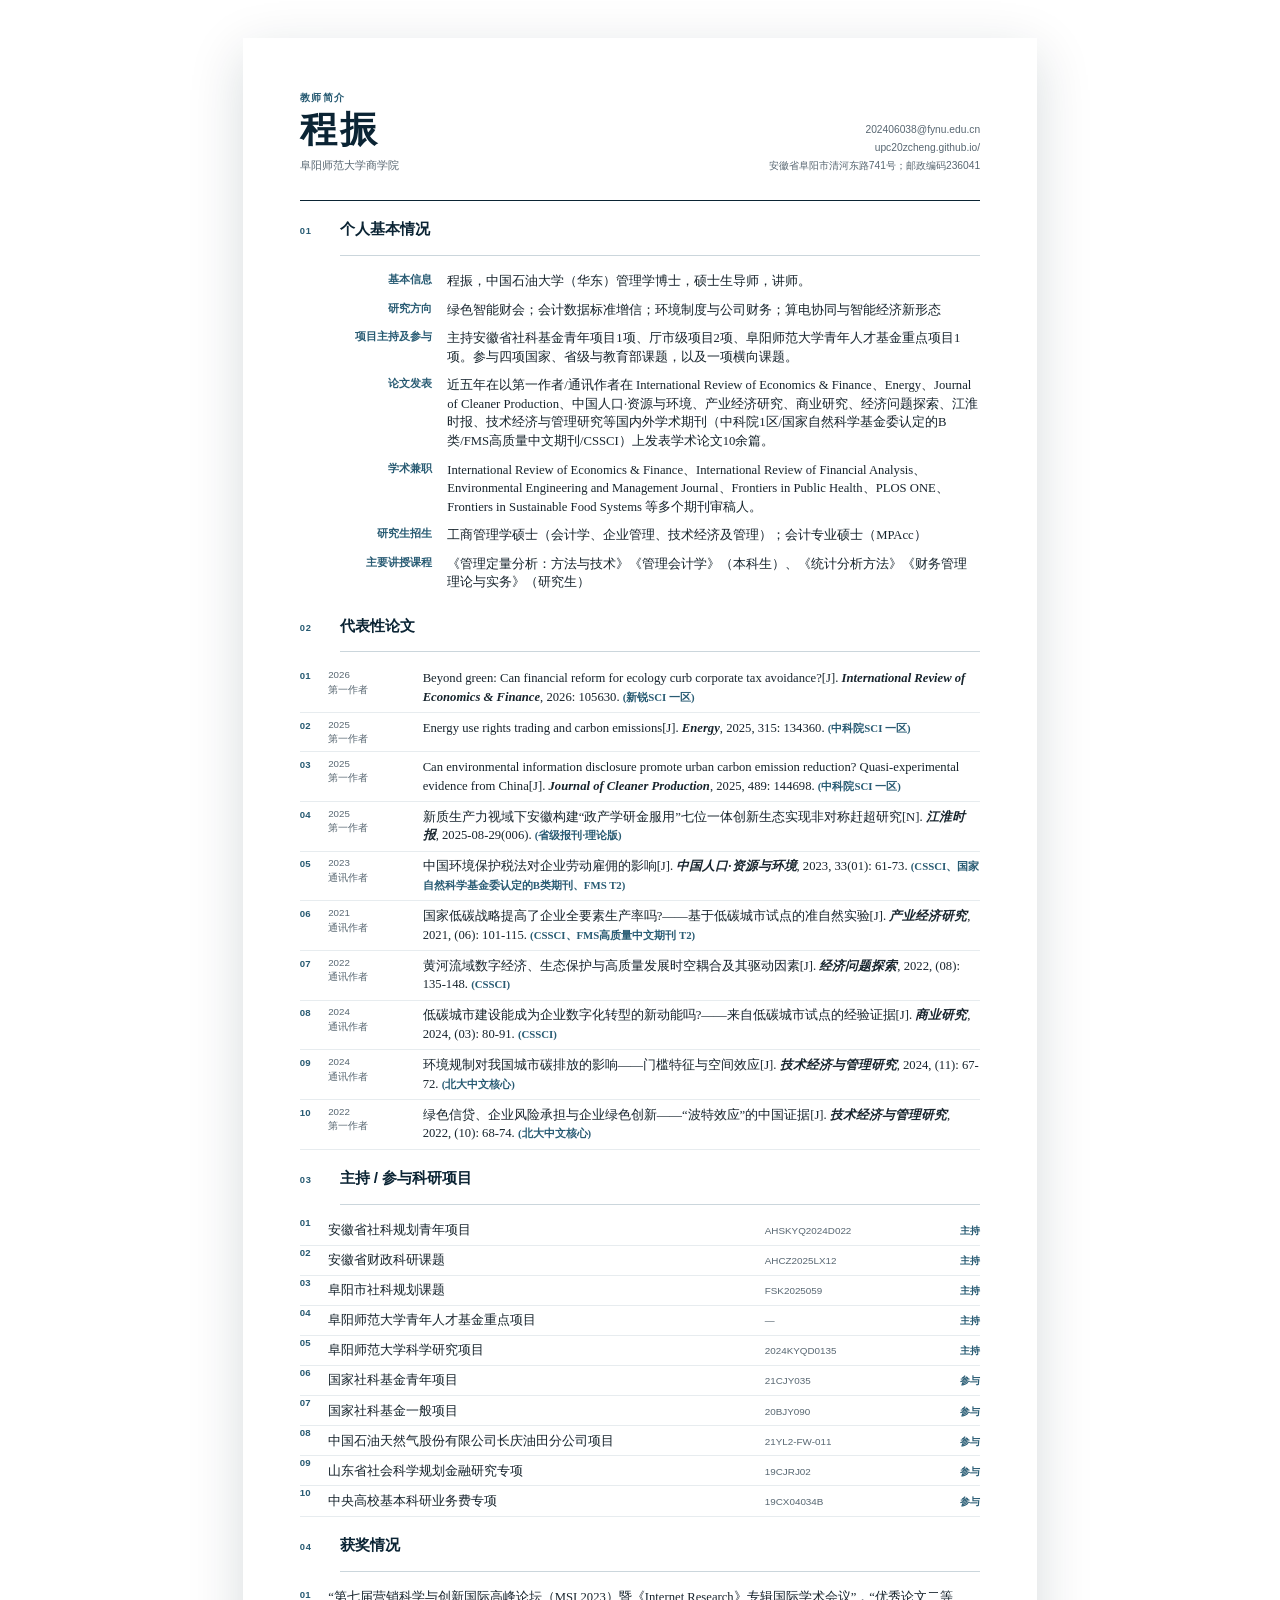
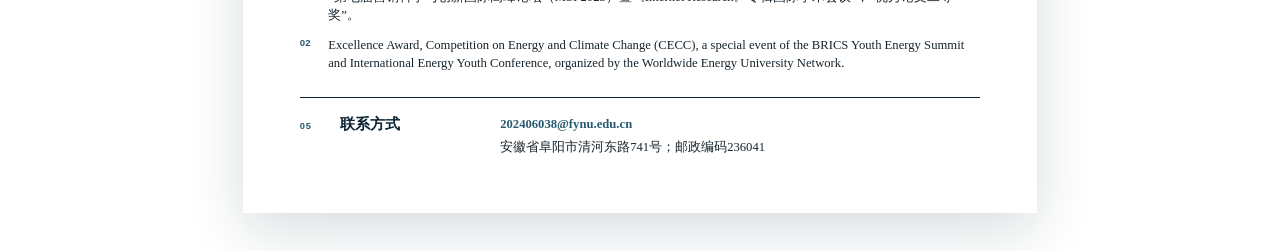
==== cv/cv-cn.html @ b2d39ece "feat: refresh academic homepage and bilingual CVs" ====
<!DOCTYPE html>
<html lang="zh-CN">
<head>
  <meta charset="UTF-8" />
  <meta name="viewport" content="width=device-width, initial-scale=1.0" />
  <title>教师简介——程振</title>
  <link rel="stylesheet" href="print.css" />
</head>
<body class="cv-zh">
  <main class="cv">
    <header class="cv-header">
      <div>
        <p class="cv-kicker">教师简介</p>
        <h1>程振</h1>
        <p class="cv-affiliation">阜阳师范大学商学院</p>
      </div>
      <address>
        <a href="mailto:202406038@fynu.edu.cn">202406038@fynu.edu.cn</a>
        <a href="https://upc20zcheng.github.io/">upc20zcheng.github.io/</a>
        <span>安徽省阜阳市清河东路741号；邮政编码236041</span>
      </address>
    </header>

    <section class="cv-section">
      <h2><span>01</span>个人基本情况</h2>
      <dl class="cv-facts">
        <div class="cv-row">
          <dt>基本信息</dt>
          <dd>程振，中国石油大学（华东）管理学博士，硕士生导师，讲师。</dd>
        </div>
        <div class="cv-row">
          <dt>研究方向</dt>
          <dd>绿色智能财会；会计数据标准增信；环境制度与公司财务；算电协同与智能经济新形态</dd>
        </div>
        <div class="cv-row">
          <dt>项目主持及参与</dt>
          <dd>主持安徽省社科基金青年项目1项、厅市级项目2项、阜阳师范大学青年人才基金重点项目1项。参与四项国家、省级与教育部课题，以及一项横向课题。</dd>
        </div>
        <div class="cv-row">
          <dt>论文发表</dt>
          <dd>近五年在以第一作者/通讯作者在 International Review of Economics &amp; Finance、Energy、Journal of Cleaner Production、中国人口·资源与环境、产业经济研究、商业研究、经济问题探索、江淮时报、技术经济与管理研究等国内外学术期刊（中科院1区/国家自然科学基金委认定的B类/FMS高质量中文期刊/CSSCI）上发表学术论文10余篇。</dd>
        </div>
        <div class="cv-row">
          <dt>学术兼职</dt>
          <dd>International Review of Economics &amp; Finance、International Review of Financial Analysis、Environmental Engineering and Management Journal、Frontiers in Public Health、PLOS ONE、Frontiers in Sustainable Food Systems 等多个期刊审稿人。</dd>
        </div>
        <div class="cv-row">
          <dt>研究生招生</dt>
          <dd>工商管理学硕士（会计学、企业管理、技术经济及管理）；会计专业硕士（MPAcc）</dd>
        </div>
        <div class="cv-row">
          <dt>主要讲授课程</dt>
          <dd>《管理定量分析：方法与技术》《管理会计学》（本科生）、《统计分析方法》《财务管理理论与实务》（研究生）</dd>
        </div>
      </dl>
    </section>

    <section class="cv-section">
      <h2><span>02</span>代表性论文</h2>
      <ol class="cv-publications">
        <li>
          <div class="cv-pub-meta">
            <time>2026</time>
            <span>第一作者</span>
          </div>
          <p>Beyond green: Can financial reform for ecology curb corporate tax avoidance?[J]. <cite>International Review of Economics &amp; Finance</cite>, 2026: 105630. <strong>(新锐SCI 一区)</strong></p>
        </li>
        <li>
          <div class="cv-pub-meta">
            <time>2025</time>
            <span>第一作者</span>
          </div>
          <p>Energy use rights trading and carbon emissions[J]. <cite>Energy</cite>, 2025, 315: 134360. <strong>(中科院SCI 一区)</strong></p>
        </li>
        <li>
          <div class="cv-pub-meta">
            <time>2025</time>
            <span>第一作者</span>
          </div>
          <p>Can environmental information disclosure promote urban carbon emission reduction? Quasi-experimental evidence from China[J]. <cite>Journal of Cleaner Production</cite>, 2025, 489: 144698. <strong>(中科院SCI 一区)</strong></p>
        </li>
        <li>
          <div class="cv-pub-meta">
            <time>2025</time>
            <span>第一作者</span>
          </div>
          <p>新质生产力视域下安徽构建“政产学研金服用”七位一体创新生态实现非对称赶超研究[N]. <cite>江淮时报</cite>, 2025-08-29(006). <strong>(省级报刊·理论版)</strong></p>
        </li>
        <li>
          <div class="cv-pub-meta">
            <time>2023</time>
            <span>通讯作者</span>
          </div>
          <p>中国环境保护税法对企业劳动雇佣的影响[J]. <cite>中国人口·资源与环境</cite>, 2023, 33(01): 61-73. <strong>(CSSCI、国家自然科学基金委认定的B类期刊、FMS T2)</strong></p>
        </li>
        <li>
          <div class="cv-pub-meta">
            <time>2021</time>
            <span>通讯作者</span>
          </div>
          <p>国家低碳战略提高了企业全要素生产率吗?——基于低碳城市试点的准自然实验[J]. <cite>产业经济研究</cite>, 2021, (06): 101-115. <strong>(CSSCI、FMS高质量中文期刊 T2)</strong></p>
        </li>
        <li>
          <div class="cv-pub-meta">
            <time>2022</time>
            <span>通讯作者</span>
          </div>
          <p>黄河流域数字经济、生态保护与高质量发展时空耦合及其驱动因素[J]. <cite>经济问题探索</cite>, 2022, (08): 135-148. <strong>(CSSCI)</strong></p>
        </li>
        <li>
          <div class="cv-pub-meta">
            <time>2024</time>
            <span>通讯作者</span>
          </div>
          <p>低碳城市建设能成为企业数字化转型的新动能吗?——来自低碳城市试点的经验证据[J]. <cite>商业研究</cite>, 2024, (03): 80-91. <strong>(CSSCI)</strong></p>
        </li>
        <li>
          <div class="cv-pub-meta">
            <time>2024</time>
            <span>通讯作者</span>
          </div>
          <p>环境规制对我国城市碳排放的影响——门槛特征与空间效应[J]. <cite>技术经济与管理研究</cite>, 2024, (11): 67-72. <strong>(北大中文核心)</strong></p>
        </li>
        <li>
          <div class="cv-pub-meta">
            <time>2022</time>
            <span>第一作者</span>
          </div>
          <p>绿色信贷、企业风险承担与企业绿色创新——“波特效应”的中国证据[J]. <cite>技术经济与管理研究</cite>, 2022, (10): 68-74. <strong>(北大中文核心)</strong></p>
        </li>
      </ol>
    </section>

    <section class="cv-section">
      <h2><span>03</span>主持 / 参与科研项目</h2>
      <ol class="cv-projects">
        <li>
          <p>安徽省社科规划青年项目</p>
          <span>AHSKYQ2024D022</span>
          <strong>主持</strong>
        </li>
        <li>
          <p>安徽省财政科研课题</p>
          <span>AHCZ2025LX12</span>
          <strong>主持</strong>
        </li>
        <li>
          <p>阜阳市社科规划课题</p>
          <span>FSK2025059</span>
          <strong>主持</strong>
        </li>
        <li>
          <p>阜阳师范大学青年人才基金重点项目</p>
          <span>—</span>
          <strong>主持</strong>
        </li>
        <li>
          <p>阜阳师范大学科学研究项目</p>
          <span>2024KYQD0135</span>
          <strong>主持</strong>
        </li>
        <li>
          <p>国家社科基金青年项目</p>
          <span>21CJY035</span>
          <strong>参与</strong>
        </li>
        <li>
          <p>国家社科基金一般项目</p>
          <span>20BJY090</span>
          <strong>参与</strong>
        </li>
        <li>
          <p>中国石油天然气股份有限公司长庆油田分公司项目</p>
          <span>21YL2-FW-011</span>
          <strong>参与</strong>
        </li>
        <li>
          <p>山东省社会科学规划金融研究专项</p>
          <span>19CJRJ02</span>
          <strong>参与</strong>
        </li>
        <li>
          <p>中央高校基本科研业务费专项</p>
          <span>19CX04034B</span>
          <strong>参与</strong>
        </li>
      </ol>
    </section>

    <section class="cv-section">
      <h2><span>04</span>获奖情况</h2>
      <ol class="cv-awards">
        <li>“第七届营销科学与创新国际高峰论坛（MSI 2023）暨《Internet Research》专辑国际学术会议”，“优秀论文二等奖”。</li>
        <li>Excellence Award, Competition on Energy and Climate Change (CECC), a special event of the BRICS Youth Energy Summit and International Energy Youth Conference, organized by the Worldwide Energy University Network.</li>
      </ol>
    </section>

    <section class="cv-section cv-contact">
      <h2><span>05</span>联系方式</h2>
      <div>
        <a href="mailto:202406038@fynu.edu.cn">202406038@fynu.edu.cn</a>
        <p>安徽省阜阳市清河东路741号；邮政编码236041</p>
      </div>
    </section>
  </main>
</body>
</html>
---- cv/print.css ----
:root {
  --navy: #0b2434;
  --blue: #285b73;
  --ink: #17242d;
  --muted: #586772;
  --line: #cbd6dc;
  --mist: #edf3f6;
}

* {
  box-sizing: border-box;
}

@page {
  size: A4;
  margin: 14mm 15mm 15mm;
}

html {
  -webkit-print-color-adjust: exact;
  print-color-adjust: exact;
}

body {
  margin: 0;
  color: var(--ink);
  background: #ffffff;
  font-family: "Times New Roman", "Noto Serif SC", "Songti SC", SimSun, serif;
  font-size: 9.5pt;
  line-height: 1.46;
  font-variant-numeric: tabular-nums;
}

a {
  color: inherit;
  text-decoration: none;
}

.cv {
  width: 100%;
}

.cv-header {
  display: grid;
  grid-template-columns: minmax(0, 1fr) 66mm;
  gap: 11mm;
  align-items: end;
  padding: 0 0 7mm;
  border-bottom: 1.4pt solid var(--navy);
}

.cv-kicker {
  margin: 0 0 1.5mm;
  color: var(--blue);
  font-family: "Segoe UI", "Microsoft YaHei", sans-serif;
  font-size: 7.5pt;
  font-weight: 700;
  letter-spacing: 0.15em;
  text-transform: uppercase;
}

h1 {
  margin: 0;
  color: var(--navy);
  font-size: 28pt;
  line-height: 1;
  letter-spacing: -0.035em;
}

.cv-zh h1 {
  font-family: "Noto Serif SC", "Songti SC", SimSun, serif;
  letter-spacing: 0.08em;
}

.cv-affiliation {
  margin: 2.2mm 0 0;
  color: var(--muted);
  font-family: "Segoe UI", "Microsoft YaHei", sans-serif;
  font-size: 8.5pt;
}

address {
  display: grid;
  gap: 1.2mm;
  color: var(--muted);
  font-family: "Segoe UI", "Microsoft YaHei", sans-serif;
  font-size: 7.7pt;
  font-style: normal;
  line-height: 1.35;
  text-align: right;
}

.cv-section {
  margin-top: 5.2mm;
}

.cv-section h2 {
  display: grid;
  grid-template-columns: 8mm minmax(0, 1fr);
  gap: 2.5mm;
  align-items: baseline;
  margin: 0 0 3mm;
  color: var(--navy);
  font-family: "Segoe UI", "Microsoft YaHei", sans-serif;
  font-size: 11.5pt;
  line-height: 1.2;
}

.cv-section h2::after {
  content: "";
  grid-column: 2;
  height: 0.45pt;
  margin-top: 1.8mm;
  background: var(--line);
}

.cv-section h2 span {
  color: var(--blue);
  font-size: 7pt;
  letter-spacing: 0.08em;
}

.cv-facts {
  margin: 0;
}

.cv-row {
  display: grid;
  grid-template-columns: 35mm minmax(0, 1fr);
  gap: 4mm;
  padding: 1.35mm 0;
  break-inside: avoid;
}

.cv-row dt {
  color: var(--blue);
  font-family: "Segoe UI", "Microsoft YaHei", sans-serif;
  font-size: 8pt;
  font-weight: 700;
  text-align: right;
}

.cv-row dd {
  margin: 0;
}

.cv-publications,
.cv-projects,
.cv-awards {
  margin: 0;
  padding: 0;
  list-style: none;
}

.cv-publications {
  counter-reset: publication;
}

.cv-publications li {
  counter-increment: publication;
  display: grid;
  grid-template-columns: 21mm minmax(0, 1fr);
  gap: 4mm;
  position: relative;
  padding: 1.55mm 0 1.55mm 7.5mm;
  border-bottom: 0.4pt solid #e7ecef;
  break-inside: avoid;
}

.cv-publications li::before {
  content: counter(publication, decimal-leading-zero);
  position: absolute;
  top: 1.55mm;
  left: 0;
  color: var(--blue);
  font-family: "Segoe UI", sans-serif;
  font-size: 7.2pt;
  font-weight: 700;
}

.cv-pub-meta {
  display: grid;
  align-content: start;
  gap: 0.6mm;
  color: var(--muted);
  font-family: "Segoe UI", "Microsoft YaHei", sans-serif;
  font-size: 7.3pt;
  line-height: 1.25;
}

.cv-publications p,
.cv-projects p,
.cv-contact p {
  margin: 0;
}

cite {
  font-style: italic;
  font-weight: 700;
}

.cv-publications strong {
  color: var(--blue);
  font-size: 8.1pt;
  font-weight: 600;
}

.cv-zh .cv-publications li:nth-child(7) {
  break-before: page;
}

.cv-projects {
  counter-reset: project;
}

.cv-projects li {
  counter-increment: project;
  display: grid;
  grid-template-columns: minmax(0, 1fr) 31mm 22mm;
  gap: 4mm;
  align-items: baseline;
  padding: 1.4mm 0 1.4mm 7.5mm;
  position: relative;
  border-bottom: 0.4pt solid #e7ecef;
  break-inside: avoid;
}

.cv-projects li::before {
  content: counter(project, decimal-leading-zero);
  position: absolute;
  left: 0;
  color: var(--blue);
  font-family: "Segoe UI", sans-serif;
  font-size: 7.2pt;
  font-weight: 700;
}

.cv-projects li > span {
  color: var(--muted);
  font-family: "Segoe UI", sans-serif;
  font-size: 7.4pt;
}

.cv-projects li > strong {
  color: var(--blue);
  font-family: "Segoe UI", "Microsoft YaHei", sans-serif;
  font-size: 7.4pt;
  text-align: right;
}

.cv-awards {
  counter-reset: award;
}

.cv-awards li {
  counter-increment: award;
  position: relative;
  padding: 1.4mm 0 1.4mm 7.5mm;
  break-inside: avoid;
}

.cv-awards li::before {
  content: counter(award, decimal-leading-zero);
  position: absolute;
  left: 0;
  color: var(--blue);
  font-family: "Segoe UI", sans-serif;
  font-size: 7.2pt;
  font-weight: 700;
}

.cv-contact {
  display: grid;
  grid-template-columns: 47mm minmax(0, 1fr);
  gap: 6mm;
  padding-top: 4.5mm;
  border-top: 1.2pt solid var(--navy);
}

.cv-contact h2 {
  margin: 0;
}

.cv-contact h2::after {
  display: none;
}

.cv-contact > div {
  display: grid;
  gap: 1mm;
}

.cv-contact a {
  color: var(--blue);
  font-weight: 700;
}

.cv-en {
  font-size: 9.15pt;
  line-height: 1.42;
}

.cv-en .cv-row {
  grid-template-columns: 42mm minmax(0, 1fr);
}

.cv-en .cv-publications li {
  padding-top: 1.35mm;
  padding-bottom: 1.35mm;
}

@media screen {
  body {
    width: 210mm;
    min-height: 297mm;
    margin: 10mm auto;
    padding: 14mm 15mm 15mm;
    box-shadow: 0 16px 52px rgba(11, 36, 52, 0.16);
  }
}
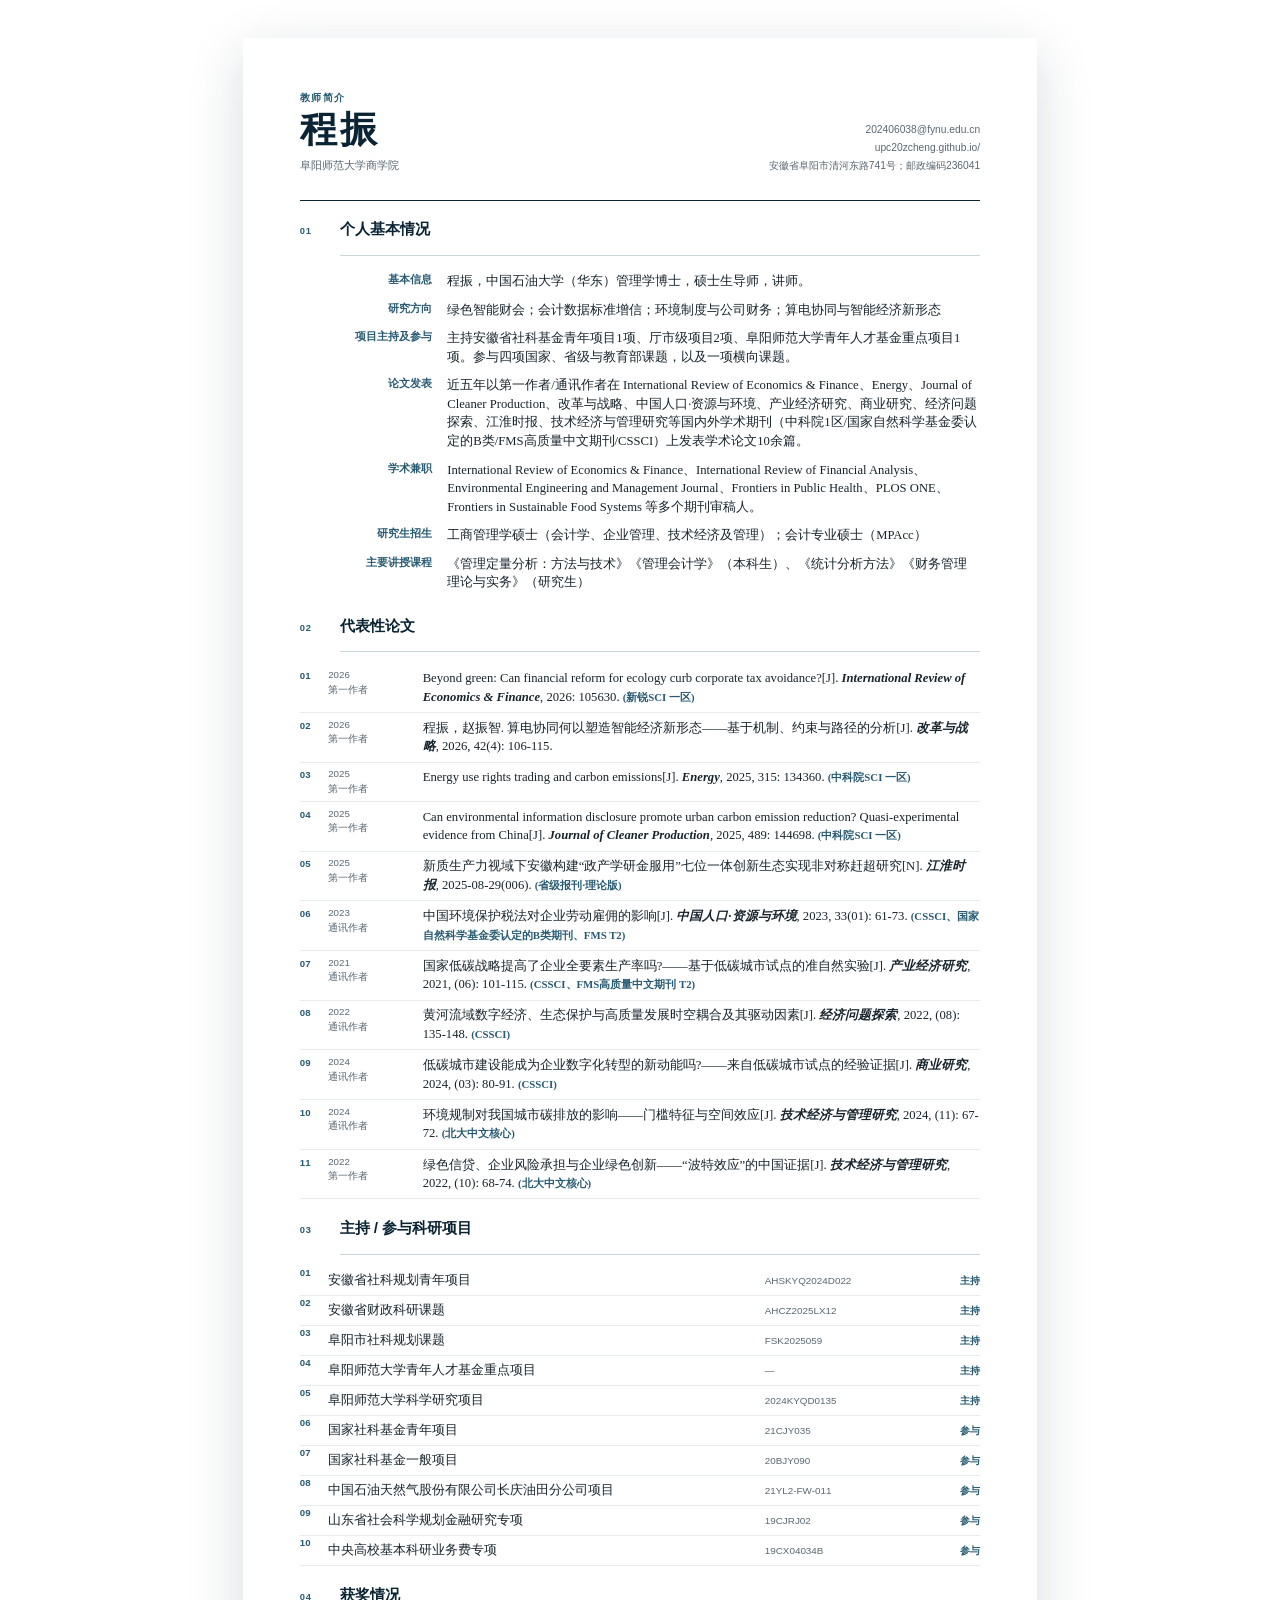
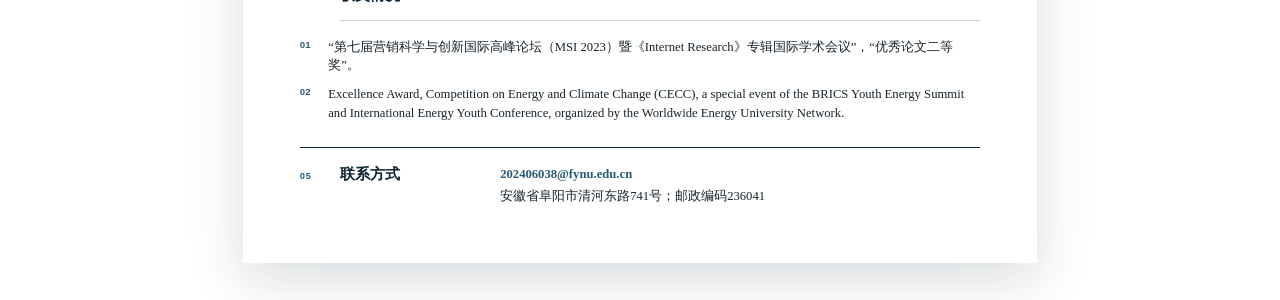
==== commit 6eeea695: "Add 2026 Reform and Strategy publication" ====
--- a/cv/cv-cn.html
+++ b/cv/cv-cn.html
@@ -38,7 +38,7 @@
         </div>
         <div class="cv-row">
           <dt>论文发表</dt>
-          <dd>近五年在以第一作者/通讯作者在 International Review of Economics &amp; Finance、Energy、Journal of Cleaner Production、中国人口·资源与环境、产业经济研究、商业研究、经济问题探索、江淮时报、技术经济与管理研究等国内外学术期刊（中科院1区/国家自然科学基金委认定的B类/FMS高质量中文期刊/CSSCI）上发表学术论文10余篇。</dd>
+          <dd>近五年以第一作者/通讯作者在 International Review of Economics &amp; Finance、Energy、Journal of Cleaner Production、改革与战略、中国人口·资源与环境、产业经济研究、商业研究、经济问题探索、江淮时报、技术经济与管理研究等国内外学术期刊（中科院1区/国家自然科学基金委认定的B类/FMS高质量中文期刊/CSSCI）上发表学术论文10余篇。</dd>
         </div>
         <div class="cv-row">
           <dt>学术兼职</dt>
@@ -64,6 +64,13 @@
             <span>第一作者</span>
           </div>
           <p>Beyond green: Can financial reform for ecology curb corporate tax avoidance?[J]. <cite>International Review of Economics &amp; Finance</cite>, 2026: 105630. <strong>(新锐SCI 一区)</strong></p>
+        </li>
+        <li>
+          <div class="cv-pub-meta">
+            <time>2026</time>
+            <span>第一作者</span>
+          </div>
+          <p>程振，赵振智. 算电协同何以塑造智能经济新形态——基于机制、约束与路径的分析[J]. <cite>改革与战略</cite>, 2026, 42(4): 106-115.</p>
         </li>
         <li>
           <div class="cv-pub-meta">
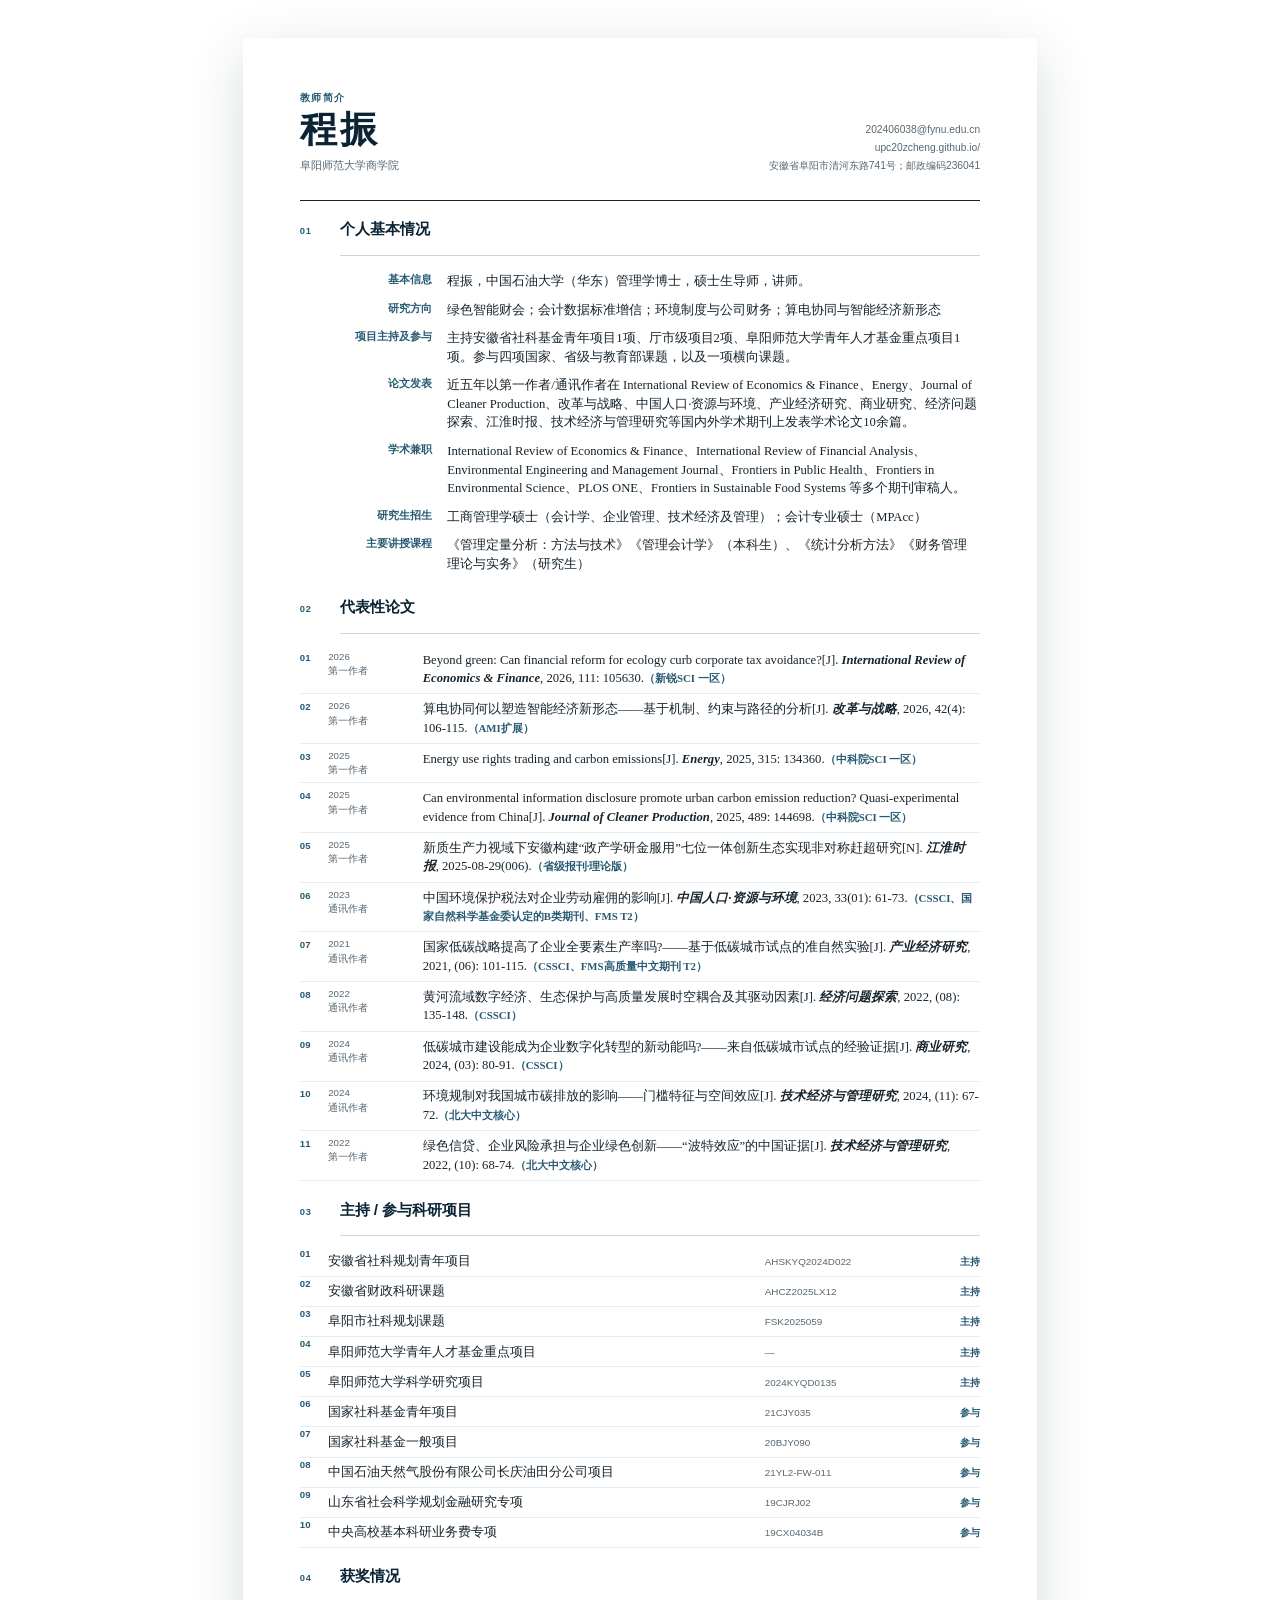
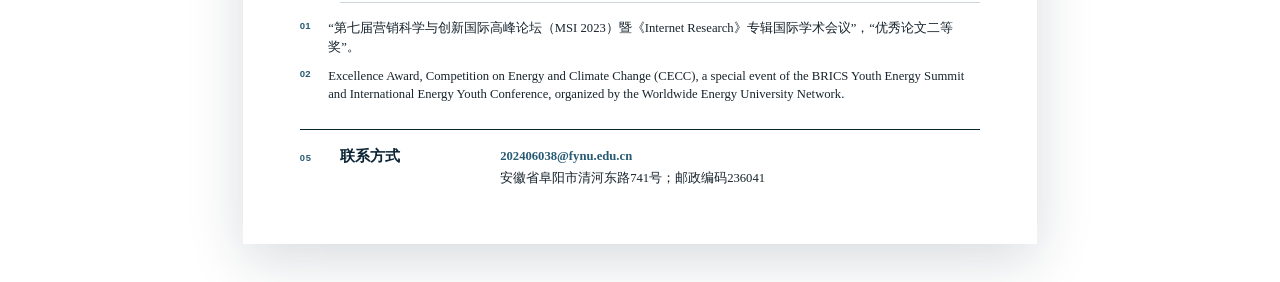
==== commit e1848258: "更新论文信息与主页版式" ====
--- a/cv/cv-cn.html
+++ b/cv/cv-cn.html
@@ -38,11 +38,11 @@
         </div>
         <div class="cv-row">
           <dt>论文发表</dt>
-          <dd>近五年以第一作者/通讯作者在 International Review of Economics &amp; Finance、Energy、Journal of Cleaner Production、改革与战略、中国人口·资源与环境、产业经济研究、商业研究、经济问题探索、江淮时报、技术经济与管理研究等国内外学术期刊（中科院1区/国家自然科学基金委认定的B类/FMS高质量中文期刊/CSSCI）上发表学术论文10余篇。</dd>
+          <dd>近五年以第一作者/通讯作者在 International Review of Economics &amp; Finance、Energy、Journal of Cleaner Production、改革与战略、中国人口·资源与环境、产业经济研究、商业研究、经济问题探索、江淮时报、技术经济与管理研究等国内外学术期刊上发表学术论文10余篇。</dd>
         </div>
         <div class="cv-row">
           <dt>学术兼职</dt>
-          <dd>International Review of Economics &amp; Finance、International Review of Financial Analysis、Environmental Engineering and Management Journal、Frontiers in Public Health、PLOS ONE、Frontiers in Sustainable Food Systems 等多个期刊审稿人。</dd>
+          <dd>International Review of Economics &amp; Finance、International Review of Financial Analysis、Environmental Engineering and Management Journal、Frontiers in Public Health、Frontiers in Environmental Science、PLOS ONE、Frontiers in Sustainable Food Systems 等多个期刊审稿人。</dd>
         </div>
         <div class="cv-row">
           <dt>研究生招生</dt>
@@ -63,77 +63,77 @@
             <time>2026</time>
             <span>第一作者</span>
           </div>
-          <p>Beyond green: Can financial reform for ecology curb corporate tax avoidance?[J]. <cite>International Review of Economics &amp; Finance</cite>, 2026: 105630. <strong>(新锐SCI 一区)</strong></p>
+          <p>Beyond green: Can financial reform for ecology curb corporate tax avoidance?[J]. <cite>International Review of Economics &amp; Finance</cite>, 2026, 111: 105630.<strong>（新锐SCI 一区）</strong></p>
         </li>
         <li>
           <div class="cv-pub-meta">
             <time>2026</time>
             <span>第一作者</span>
           </div>
-          <p>程振，赵振智. 算电协同何以塑造智能经济新形态——基于机制、约束与路径的分析[J]. <cite>改革与战略</cite>, 2026, 42(4): 106-115.</p>
+          <p>算电协同何以塑造智能经济新形态——基于机制、约束与路径的分析[J]. <cite>改革与战略</cite>, 2026, 42(4): 106-115.<strong>（AMI扩展）</strong></p>
         </li>
         <li>
           <div class="cv-pub-meta">
             <time>2025</time>
             <span>第一作者</span>
           </div>
-          <p>Energy use rights trading and carbon emissions[J]. <cite>Energy</cite>, 2025, 315: 134360. <strong>(中科院SCI 一区)</strong></p>
+          <p>Energy use rights trading and carbon emissions[J]. <cite>Energy</cite>, 2025, 315: 134360.<strong>（中科院SCI 一区）</strong></p>
         </li>
         <li>
           <div class="cv-pub-meta">
             <time>2025</time>
             <span>第一作者</span>
           </div>
-          <p>Can environmental information disclosure promote urban carbon emission reduction? Quasi-experimental evidence from China[J]. <cite>Journal of Cleaner Production</cite>, 2025, 489: 144698. <strong>(中科院SCI 一区)</strong></p>
+          <p>Can environmental information disclosure promote urban carbon emission reduction? Quasi-experimental evidence from China[J]. <cite>Journal of Cleaner Production</cite>, 2025, 489: 144698.<strong>（中科院SCI 一区）</strong></p>
         </li>
         <li>
           <div class="cv-pub-meta">
             <time>2025</time>
             <span>第一作者</span>
           </div>
-          <p>新质生产力视域下安徽构建“政产学研金服用”七位一体创新生态实现非对称赶超研究[N]. <cite>江淮时报</cite>, 2025-08-29(006). <strong>(省级报刊·理论版)</strong></p>
+          <p>新质生产力视域下安徽构建“政产学研金服用”七位一体创新生态实现非对称赶超研究[N]. <cite>江淮时报</cite>, 2025-08-29(006).<strong>（省级报刊·理论版）</strong></p>
         </li>
         <li>
           <div class="cv-pub-meta">
             <time>2023</time>
             <span>通讯作者</span>
           </div>
-          <p>中国环境保护税法对企业劳动雇佣的影响[J]. <cite>中国人口·资源与环境</cite>, 2023, 33(01): 61-73. <strong>(CSSCI、国家自然科学基金委认定的B类期刊、FMS T2)</strong></p>
+          <p>中国环境保护税法对企业劳动雇佣的影响[J]. <cite>中国人口·资源与环境</cite>, 2023, 33(01): 61-73.<strong>（CSSCI、国家自然科学基金委认定的B类期刊、FMS T2）</strong></p>
         </li>
         <li>
           <div class="cv-pub-meta">
             <time>2021</time>
             <span>通讯作者</span>
           </div>
-          <p>国家低碳战略提高了企业全要素生产率吗?——基于低碳城市试点的准自然实验[J]. <cite>产业经济研究</cite>, 2021, (06): 101-115. <strong>(CSSCI、FMS高质量中文期刊 T2)</strong></p>
+          <p>国家低碳战略提高了企业全要素生产率吗?——基于低碳城市试点的准自然实验[J]. <cite>产业经济研究</cite>, 2021, (06): 101-115.<strong>（CSSCI、FMS高质量中文期刊 T2）</strong></p>
         </li>
         <li>
           <div class="cv-pub-meta">
             <time>2022</time>
             <span>通讯作者</span>
           </div>
-          <p>黄河流域数字经济、生态保护与高质量发展时空耦合及其驱动因素[J]. <cite>经济问题探索</cite>, 2022, (08): 135-148. <strong>(CSSCI)</strong></p>
+          <p>黄河流域数字经济、生态保护与高质量发展时空耦合及其驱动因素[J]. <cite>经济问题探索</cite>, 2022, (08): 135-148.<strong>（CSSCI）</strong></p>
         </li>
         <li>
           <div class="cv-pub-meta">
             <time>2024</time>
             <span>通讯作者</span>
           </div>
-          <p>低碳城市建设能成为企业数字化转型的新动能吗?——来自低碳城市试点的经验证据[J]. <cite>商业研究</cite>, 2024, (03): 80-91. <strong>(CSSCI)</strong></p>
+          <p>低碳城市建设能成为企业数字化转型的新动能吗?——来自低碳城市试点的经验证据[J]. <cite>商业研究</cite>, 2024, (03): 80-91.<strong>（CSSCI）</strong></p>
         </li>
         <li>
           <div class="cv-pub-meta">
             <time>2024</time>
             <span>通讯作者</span>
           </div>
-          <p>环境规制对我国城市碳排放的影响——门槛特征与空间效应[J]. <cite>技术经济与管理研究</cite>, 2024, (11): 67-72. <strong>(北大中文核心)</strong></p>
+          <p>环境规制对我国城市碳排放的影响——门槛特征与空间效应[J]. <cite>技术经济与管理研究</cite>, 2024, (11): 67-72.<strong>（北大中文核心）</strong></p>
         </li>
         <li>
           <div class="cv-pub-meta">
             <time>2022</time>
             <span>第一作者</span>
           </div>
-          <p>绿色信贷、企业风险承担与企业绿色创新——“波特效应”的中国证据[J]. <cite>技术经济与管理研究</cite>, 2022, (10): 68-74. <strong>(北大中文核心)</strong></p>
+          <p>绿色信贷、企业风险承担与企业绿色创新——“波特效应”的中国证据[J]. <cite>技术经济与管理研究</cite>, 2022, (10): 68-74.<strong>（北大中文核心）</strong></p>
         </li>
       </ol>
     </section>
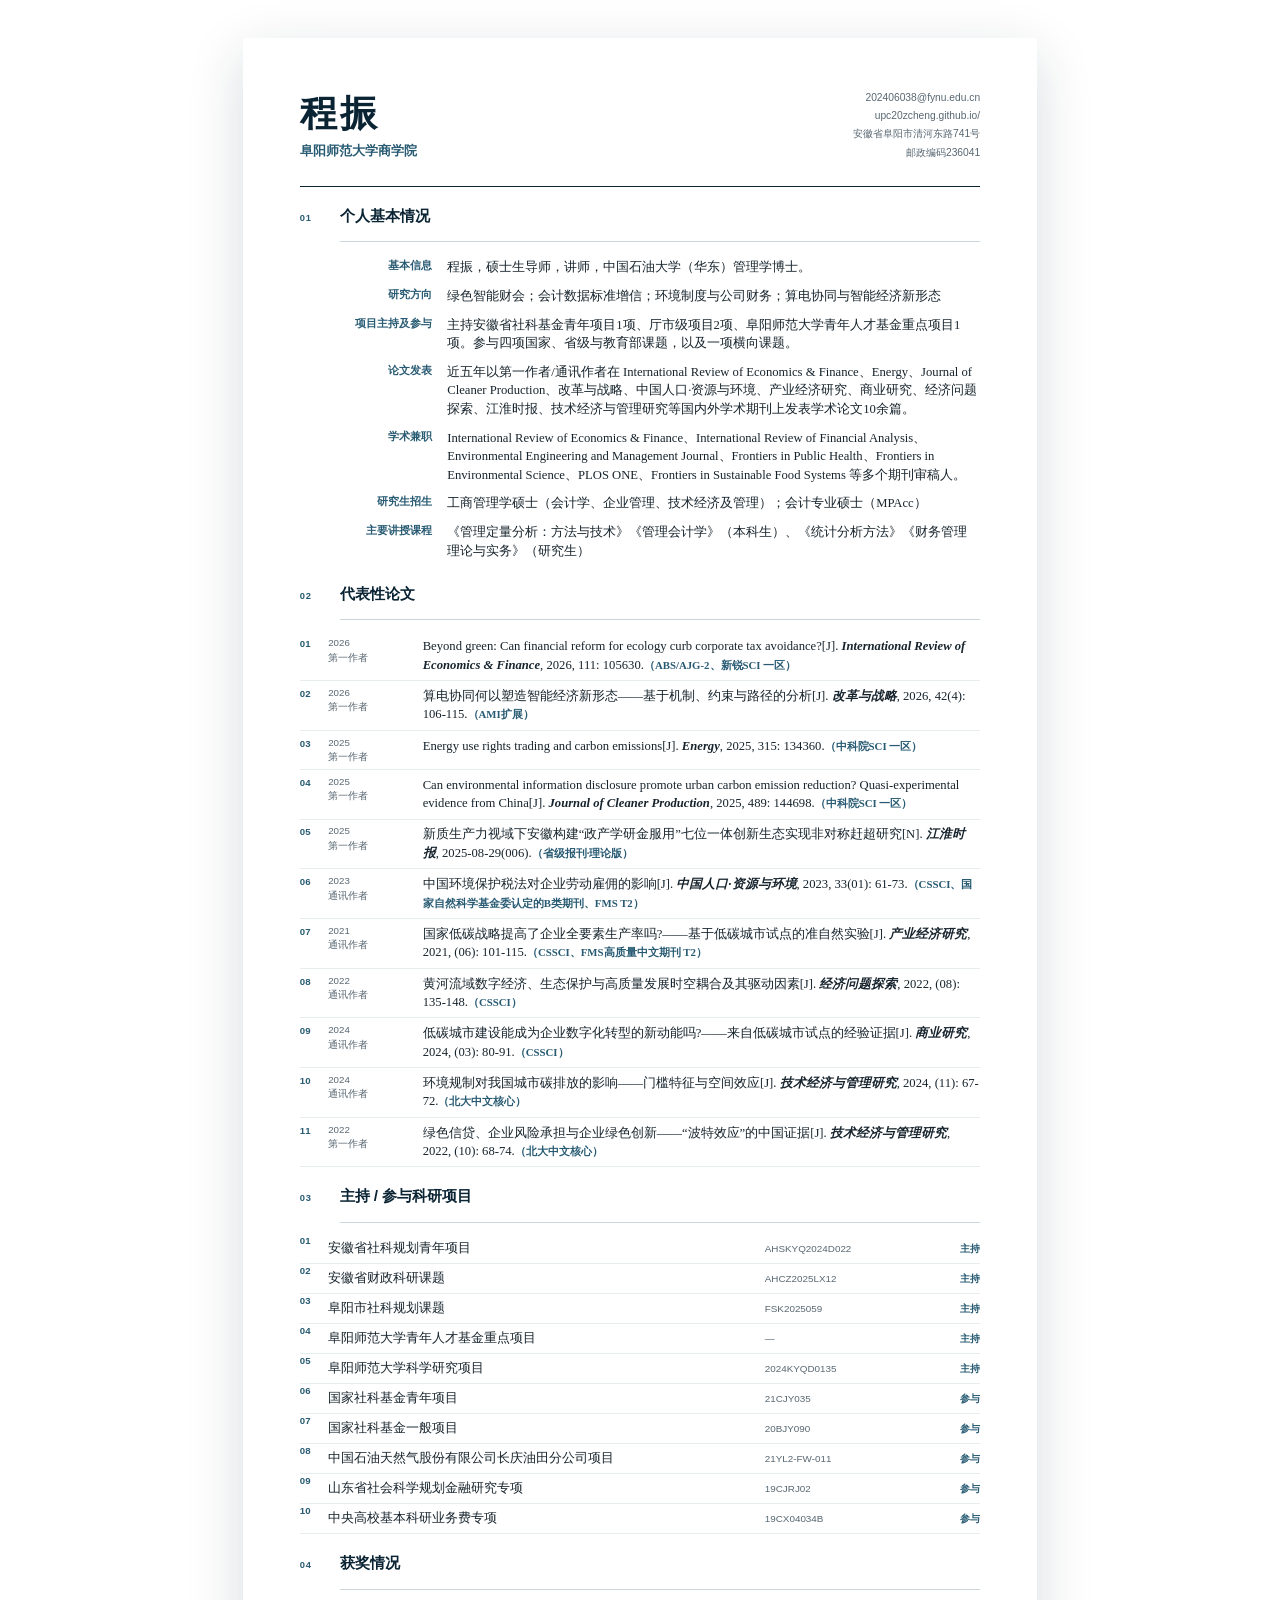
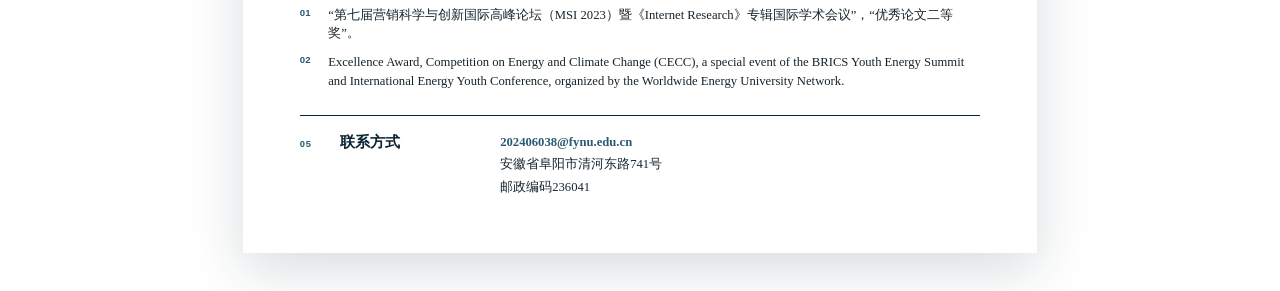
==== commit 179d3e11: "调整主页联系信息与双语简历版式" ====
--- a/cv/cv-cn.html
+++ b/cv/cv-cn.html
@@ -10,14 +10,14 @@
   <main class="cv">
     <header class="cv-header">
       <div>
-        <p class="cv-kicker">教师简介</p>
         <h1>程振</h1>
         <p class="cv-affiliation">阜阳师范大学商学院</p>
       </div>
       <address>
         <a href="mailto:202406038@fynu.edu.cn">202406038@fynu.edu.cn</a>
         <a href="https://upc20zcheng.github.io/">upc20zcheng.github.io/</a>
-        <span>安徽省阜阳市清河东路741号；邮政编码236041</span>
+        <span>安徽省阜阳市清河东路741号</span>
+        <span>邮政编码236041</span>
       </address>
     </header>
 
@@ -26,7 +26,7 @@
       <dl class="cv-facts">
         <div class="cv-row">
           <dt>基本信息</dt>
-          <dd>程振，中国石油大学（华东）管理学博士，硕士生导师，讲师。</dd>
+          <dd>程振，硕士生导师，讲师，中国石油大学（华东）管理学博士。</dd>
         </div>
         <div class="cv-row">
           <dt>研究方向</dt>
@@ -63,7 +63,7 @@
             <time>2026</time>
             <span>第一作者</span>
           </div>
-          <p>Beyond green: Can financial reform for ecology curb corporate tax avoidance?[J]. <cite>International Review of Economics &amp; Finance</cite>, 2026, 111: 105630.<strong>（新锐SCI 一区）</strong></p>
+          <p>Beyond green: Can financial reform for ecology curb corporate tax avoidance?[J]. <cite>International Review of Economics &amp; Finance</cite>, 2026, 111: 105630.<strong>（ABS/AJG-2、新锐SCI 一区）</strong></p>
         </li>
         <li>
           <div class="cv-pub-meta">
@@ -206,7 +206,8 @@
       <h2><span>05</span>联系方式</h2>
       <div>
         <a href="mailto:202406038@fynu.edu.cn">202406038@fynu.edu.cn</a>
-        <p>安徽省阜阳市清河东路741号；邮政编码236041</p>
+        <p>安徽省阜阳市清河东路741号</p>
+        <p>邮政编码236041</p>
       </div>
     </section>
   </main>
--- a/cv/print.css
+++ b/cv/print.css
@@ -49,16 +49,6 @@
   border-bottom: 1.4pt solid var(--navy);
 }
 
-.cv-kicker {
-  margin: 0 0 1.5mm;
-  color: var(--blue);
-  font-family: "Segoe UI", "Microsoft YaHei", sans-serif;
-  font-size: 7.5pt;
-  font-weight: 700;
-  letter-spacing: 0.15em;
-  text-transform: uppercase;
-}
-
 h1 {
   margin: 0;
   color: var(--navy);
@@ -73,10 +63,12 @@
 }
 
 .cv-affiliation {
-  margin: 2.2mm 0 0;
-  color: var(--muted);
-  font-family: "Segoe UI", "Microsoft YaHei", sans-serif;
-  font-size: 8.5pt;
+  margin: 2.8mm 0 0;
+  color: var(--blue);
+  font-family: "Segoe UI", "Microsoft YaHei", sans-serif;
+  font-size: 10pt;
+  font-weight: 600;
+  line-height: 1.25;
 }
 
 address {
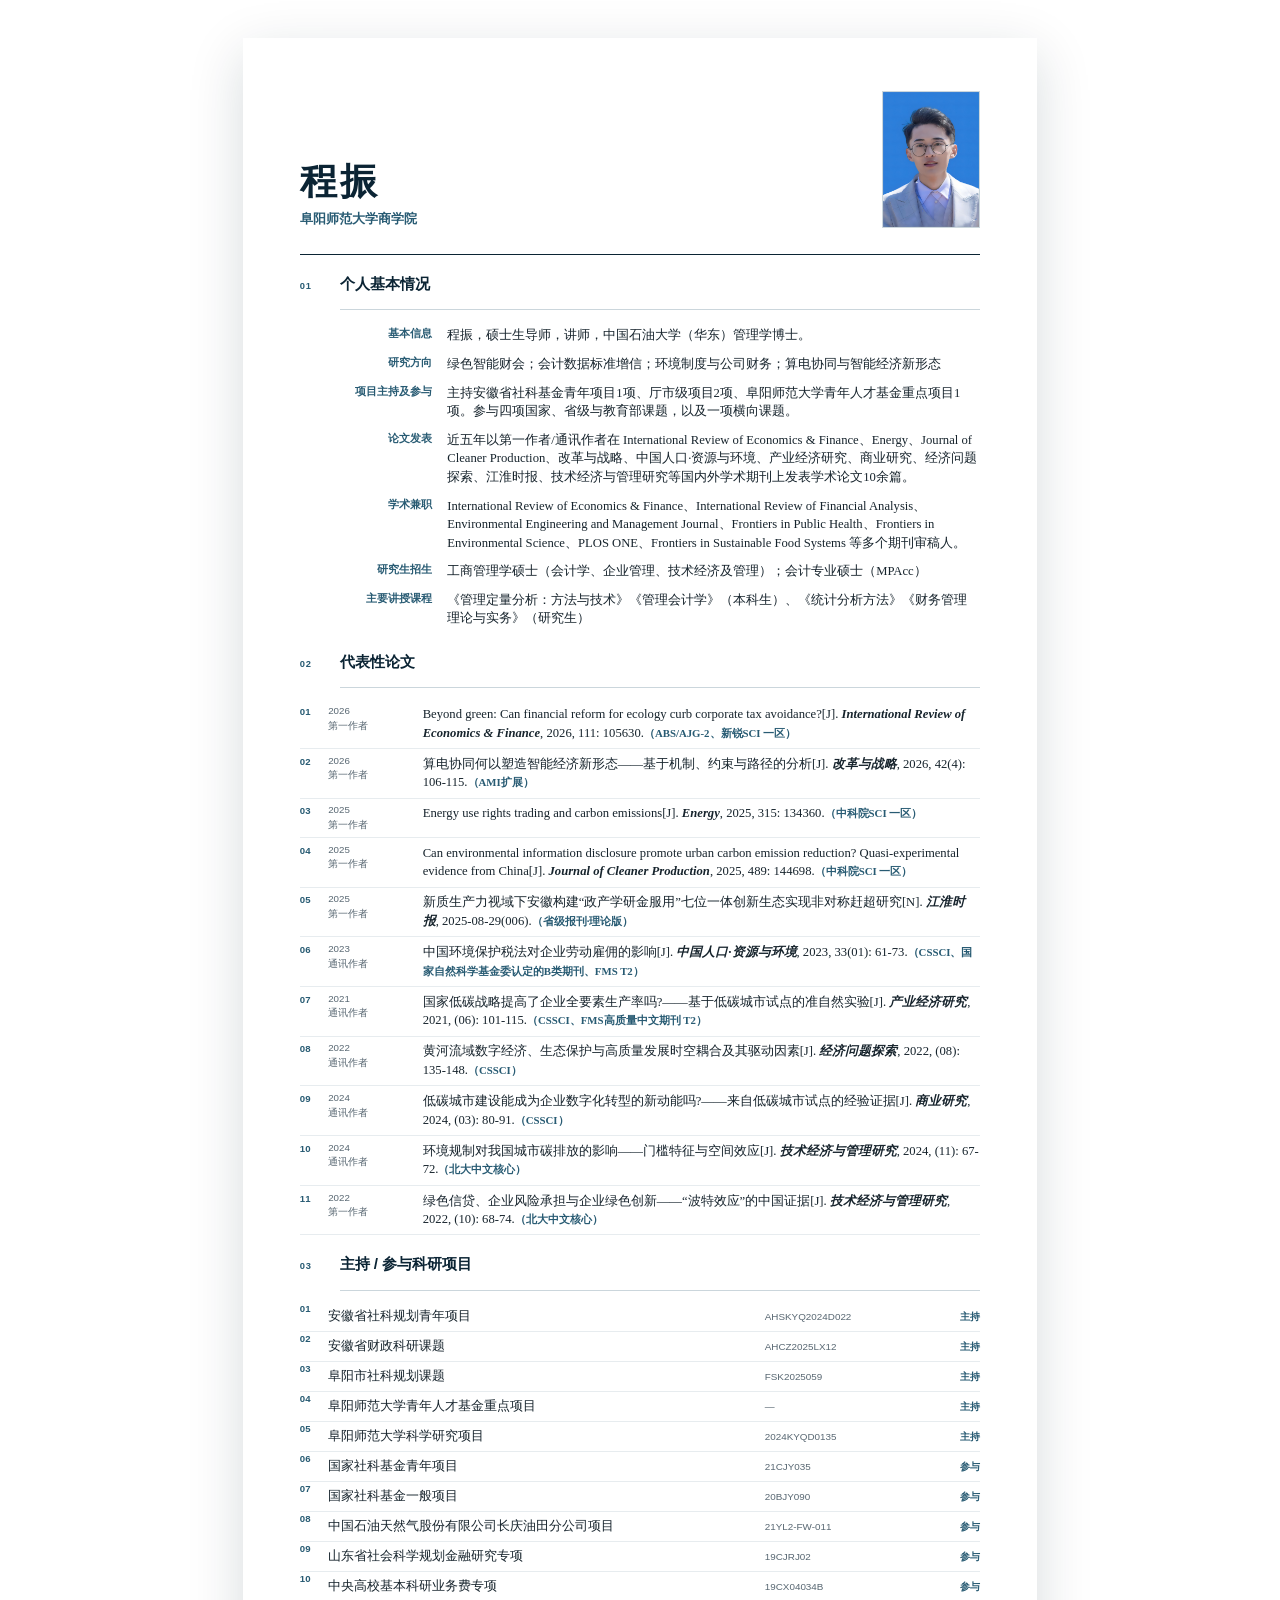
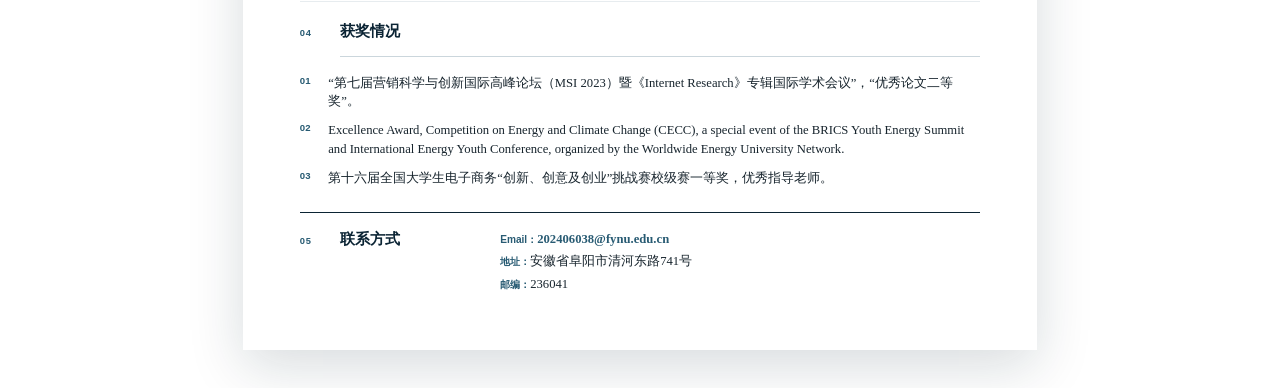
==== commit d287b344: "更新获奖信息与主页简历照片布局" ====
--- a/cv/cv-cn.html
+++ b/cv/cv-cn.html
@@ -13,12 +13,9 @@
         <h1>程振</h1>
         <p class="cv-affiliation">阜阳师范大学商学院</p>
       </div>
-      <address>
-        <a href="mailto:202406038@fynu.edu.cn">202406038@fynu.edu.cn</a>
-        <a href="https://upc20zcheng.github.io/">upc20zcheng.github.io/</a>
-        <span>安徽省阜阳市清河东路741号</span>
-        <span>邮政编码236041</span>
-      </address>
+      <figure class="cv-photo">
+        <img src="../assets/profile-hd-20260426.png" alt="程振职业照" width="742" height="1040" />
+      </figure>
     </header>
 
     <section class="cv-section">
@@ -199,15 +196,16 @@
       <ol class="cv-awards">
         <li>“第七届营销科学与创新国际高峰论坛（MSI 2023）暨《Internet Research》专辑国际学术会议”，“优秀论文二等奖”。</li>
         <li>Excellence Award, Competition on Energy and Climate Change (CECC), a special event of the BRICS Youth Energy Summit and International Energy Youth Conference, organized by the Worldwide Energy University Network.</li>
+        <li>第十六届全国大学生电子商务“创新、创意及创业”挑战赛校级赛一等奖，优秀指导老师。</li>
       </ol>
     </section>
 
     <section class="cv-section cv-contact">
       <h2><span>05</span>联系方式</h2>
       <div>
-        <a href="mailto:202406038@fynu.edu.cn">202406038@fynu.edu.cn</a>
-        <p>安徽省阜阳市清河东路741号</p>
-        <p>邮政编码236041</p>
+        <p><strong>Email：</strong><a href="mailto:202406038@fynu.edu.cn">202406038@fynu.edu.cn</a></p>
+        <p><strong>地址：</strong>安徽省阜阳市清河东路741号</p>
+        <p><strong>邮编：</strong>236041</p>
       </div>
     </section>
   </main>
--- a/cv/print.css
+++ b/cv/print.css
@@ -42,8 +42,8 @@
 
 .cv-header {
   display: grid;
-  grid-template-columns: minmax(0, 1fr) 66mm;
-  gap: 11mm;
+  grid-template-columns: minmax(0, 1fr) 28mm;
+  gap: 8mm;
   align-items: end;
   padding: 0 0 7mm;
   border-bottom: 1.4pt solid var(--navy);
@@ -71,15 +71,17 @@
   line-height: 1.25;
 }
 
-address {
-  display: grid;
-  gap: 1.2mm;
-  color: var(--muted);
-  font-family: "Segoe UI", "Microsoft YaHei", sans-serif;
-  font-size: 7.7pt;
-  font-style: normal;
-  line-height: 1.35;
-  text-align: right;
+.cv-photo {
+  width: 26mm;
+  margin: 0;
+  justify-self: end;
+}
+
+.cv-photo img {
+  display: block;
+  width: 100%;
+  height: auto;
+  border: 0.5pt solid var(--line);
 }
 
 .cv-section {
@@ -284,6 +286,13 @@
 
 .cv-contact a {
   color: var(--blue);
+  font-weight: 700;
+}
+
+.cv-contact p > strong {
+  color: var(--blue);
+  font-family: "Segoe UI", "Microsoft YaHei", sans-serif;
+  font-size: 7.6pt;
   font-weight: 700;
 }
 
